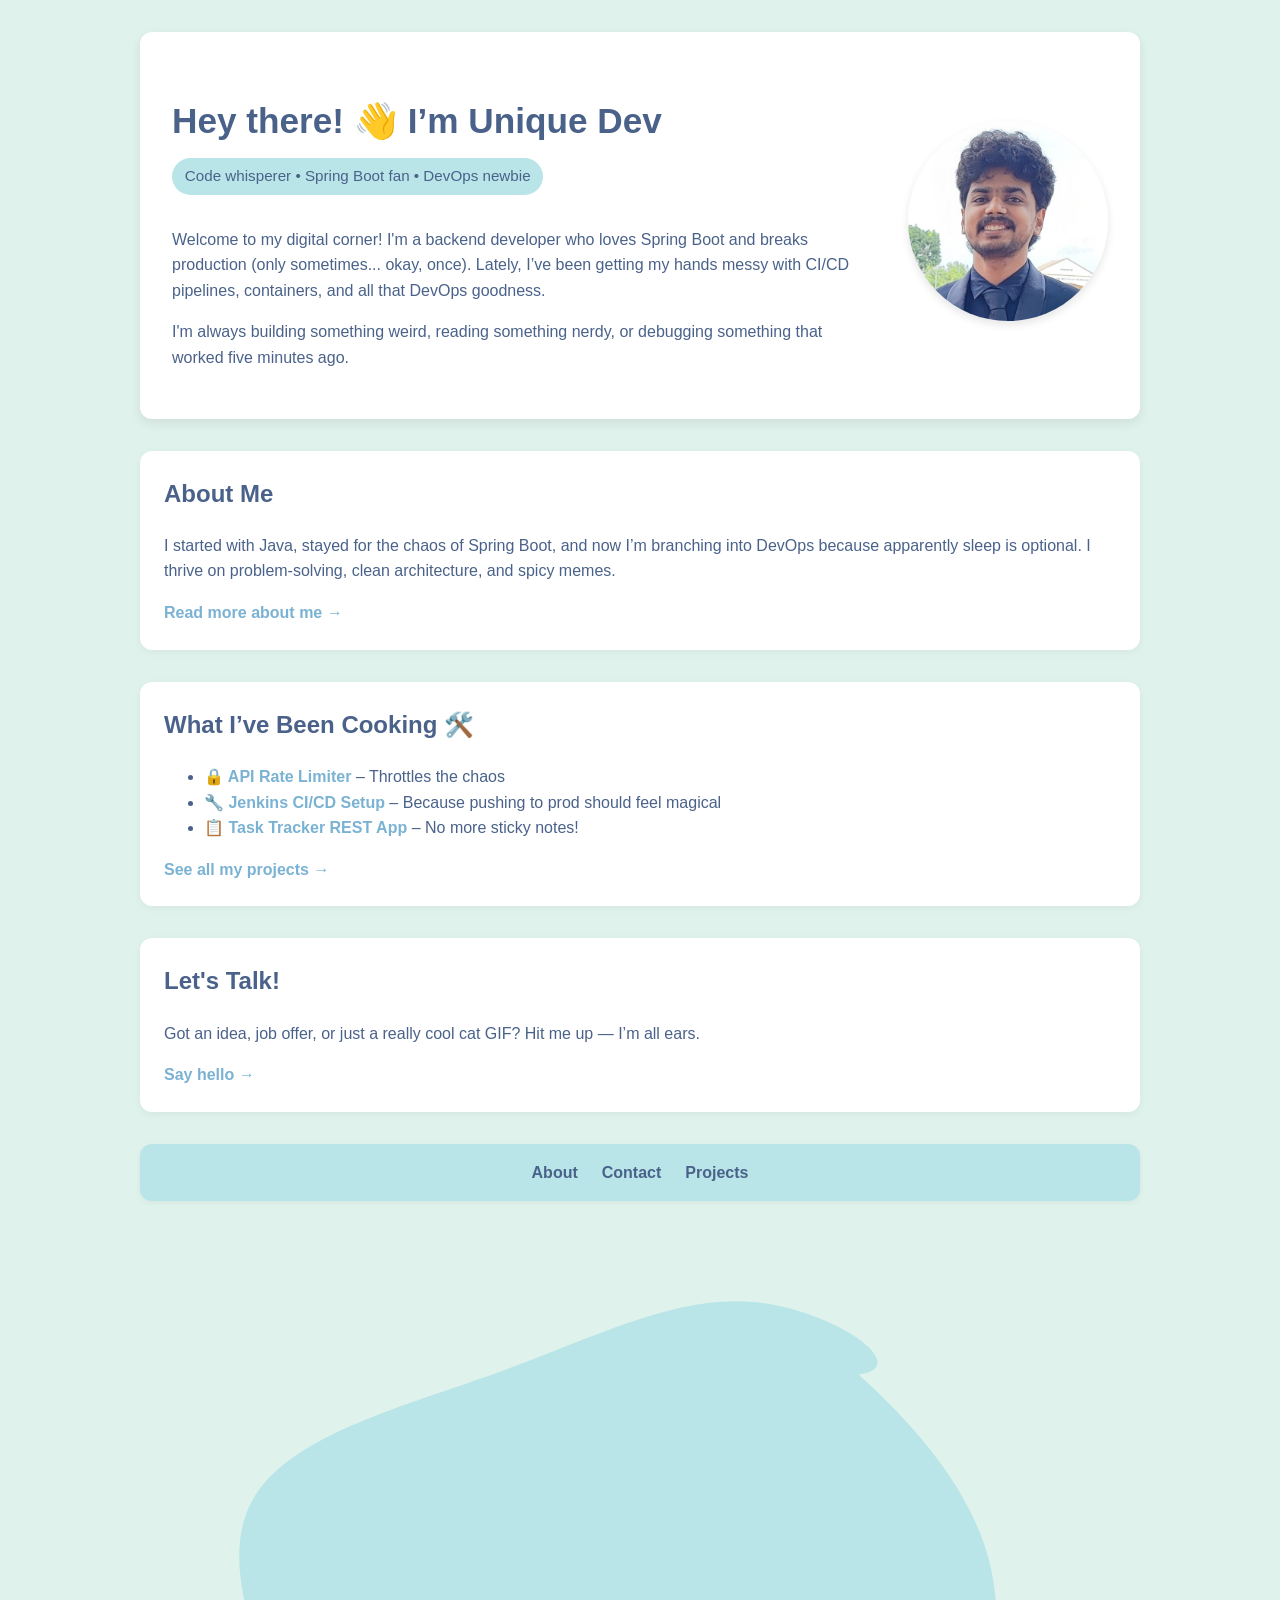
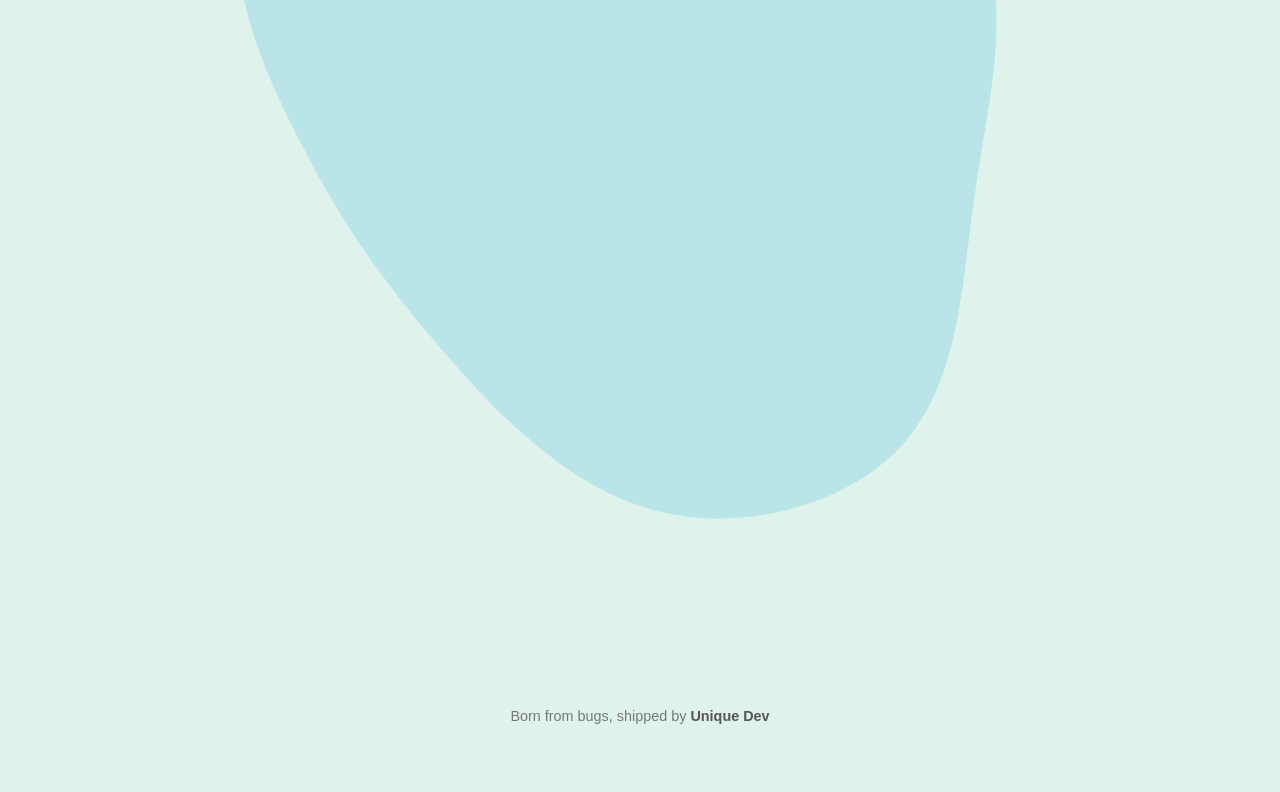
==== index.html @ f0853801 "initial commit" ====
<!DOCTYPE html>
<html>
  <head>
    <meta charset="UTF-8" />
    <title>Chetan's personal website!</title>
    <link rel="stylesheet" href="./styles/main.css" />
  </head>

  <body>
    <header></header>
    <main>
      <section class="hero">
        <div class="hero-content">
          <div class="hero-text">
            <h1>Hey there! 👋 I’m Unique Dev</h1>
            <span class="tagline"
              >Code whisperer • Spring Boot fan • DevOps newbie</span
            >
            <p>
              Welcome to my digital corner! I'm a backend developer who loves
              Spring Boot and breaks production (only sometimes... okay, once).
              Lately, I’ve been getting my hands messy with CI/CD pipelines,
              containers, and all that DevOps goodness.
            </p>

            <p>
              I'm always building something weird, reading something nerdy, or
              debugging something that worked five minutes ago.
            </p>
          </div>
          <div class="hero-image">
            <img src="./images/pfp.png" alt="Profile pic!" />
          </div>
        </div>
      </section>

      <section class="about-preview">
        <h2>About Me</h2>
        <p>
          I started with Java, stayed for the chaos of Spring Boot, and now I’m
          branching into DevOps because apparently sleep is optional. I thrive
          on problem-solving, clean architecture, and spicy memes.
        </p>
        <a href="about.html">Read more about me →</a>
      </section>

      <section class="project-preview">
        <h2>What I’ve Been Cooking 🛠️</h2>
        <ul>
          <li>
            <a href="projects.html#project1">🔒 API Rate Limiter</a> – Throttles
            the chaos
          </li>
          <li>
            <a href="projects.html#project2">🔧 Jenkins CI/CD Setup</a> –
            Because pushing to prod should feel magical
          </li>
          <li>
            <a href="projects.html#project3">📋 Task Tracker REST App</a> – No
            more sticky notes!
          </li>
        </ul>
        <a href="projects.html">See all my projects →</a>
      </section>

      <section class="contact-preview">
        <h2>Let's Talk!</h2>
        <p>
          Got an idea, job offer, or just a really cool cat GIF? Hit me up — I’m
          all ears.
        </p>
        <a href="contact.html">Say hello →</a>
      </section>
    </main>

    <!-- using nav instead of div allows bots to understand what this section is for -->
    <nav>
      <ul>
        <li><a href="about.html">About</a></li>
        <li><a href="contact.html">Contact</a></li>
        <li><a href="projects.html">Projects</a></li>
      </ul>
    </nav>
    <div class="background-shape">
      <svg viewBox="0 0 200 200" xmlns="http://www.w3.org/2000/svg">
        <path
          fill="#B9E5E8"
          d="M43.7,-71.7C56.6,-60.1,67.1,-47,70.2,-32.9C73.3,-18.7,69.1,-3.5,66.8,13.4C64.4,30.3,63.8,49,53.3,61.4C42.9,73.9,21.5,80.2,3.4,75.6C-14.8,70.9,-29.5,55.2,-40.6,42.2C-51.6,29.2,-59.1,18.9,-67.3,3C-75.6,-12.8,-84.6,-33.2,-77.7,-46.2C-70.8,-59.3,-47.9,-65.1,-28.4,-72.1C-9,-79.2,7,-87.6,22.7,-86.2C38.5,-84.8,55.2,-73.3,43.7,-71.7Z"
          transform="translate(100 100)"
        />
      </svg>
    </div>
    <footer class="dev-credit">
      Born from bugs, shipped by <span class="dev-name">Unique Dev</span>
    </footer>
  </body>
</html>
---- styles/main.css ----
.open-sans-font {
    font-family: "Open Sans", sans-serif;
    font-optical-sizing: auto;
    font-weight: 400;
    font-style: normal;
    font-variation-settings:
        "wdth" 100;
}


body {
    font-family: 'Open Sans', sans-serif;
    background-color: #DFF2EB;
    color: #4A628A;
    /* background-image: url('./circle-scatter-haikei.svg'); */
    aspect-ratio: 960/540;
    width: 100%;
    background-repeat: repeat;
    background-position: center;
    background-size: cover;
    max-width: 1000px;
    margin: auto;
    /* padding adds space towards the inside of the border */
    padding: 2rem;
    line-height: 1.6;
}

section {
    position: relative;
    margin-bottom: 3rem;
}

nav {
    background-color: #B9E5E8;
    padding: 1rem;
    border-radius: 12px;
    box-shadow: 0 2px 6px rgba(0, 0, 0, 0.05);
    margin-bottom: 2rem;
}


nav ul {
    list-style: none;
    display: flex;
    justify-content: center;
    gap: 1.5rem;
    padding: 0;
    margin: 0;
}

nav a {
    text-decoration: none;
    color: #4A628A;
    font-weight: bold;
    transition: color 0.3s ease;
}

nav a:hover {
    color: #7AB2D3;
}


.hero {
    background: white;
    padding: 2rem;
    border-radius: 12px;
    box-shadow: 0 4px 12px rgba(0, 0, 0, 0.08);
    margin-bottom: 2rem;
    animation: fadeInUp 0.6s ease-out forwards;
}

.hero h1 {
    font-size: 2.2rem;
    margin-bottom: 0.5rem;
    color: #4A628A;
}

.hero-content {
    display: flex;
    align-items: center;
    justify-content: space-between;
    gap: 2rem;
    flex-wrap: wrap;
}

.hero-text {
    flex: 1;
}

.hero-image img {
    border-radius: 50%;
    width: 200px;
    height: 200px;
    
    object-fit: cover;
    box-shadow: 0 4px 8px rgba(0, 0, 0, 0.1);
}

.tagline {
    display: inline-block;
    background-color: #B9E5E8;
    color: #4A628A;
    padding: 0.4rem 0.8rem;
    border-radius: 20px;
    font-size: 0.95rem;
    margin-bottom: 1rem;
}


.about-preview,
.project-preview,
.contact-preview {
    background-color: #ffffff;
    padding: 1.5rem;
    border-radius: 12px;
    margin-bottom: 2rem;
    box-shadow: 0 2px 8px rgba(0, 0, 0, 0.05);
    animation: fadeInUp 0.6s ease-out forwards;
}


.about-preview h2,
.project-preview h2,
.contact-preview h2 {
    margin-top: 0;
    color: #4A628A;
}

a {
    color: #7AB2D3;
    text-decoration: none;
    font-weight: bold;
    transition: color 0.3s ease;
}

a:hover {
    color: #4A628A;
}

@keyframes fadeInUp {
    from {
        opacity: 0;
        transform: translateY(20px);
    }

    to {
        opacity: 1;
        transform: none;
    }
}

.dev-credit {
    text-align: center;
    font-size: 0.9rem;
    color: #777;
    margin-top: 4rem;
    padding-bottom: 2rem;
}

.dev-credit .dev-name {
    font-weight: bold;
    color: #555;
}

.dev-credit .dev-name:hover {
    color: #000;
}
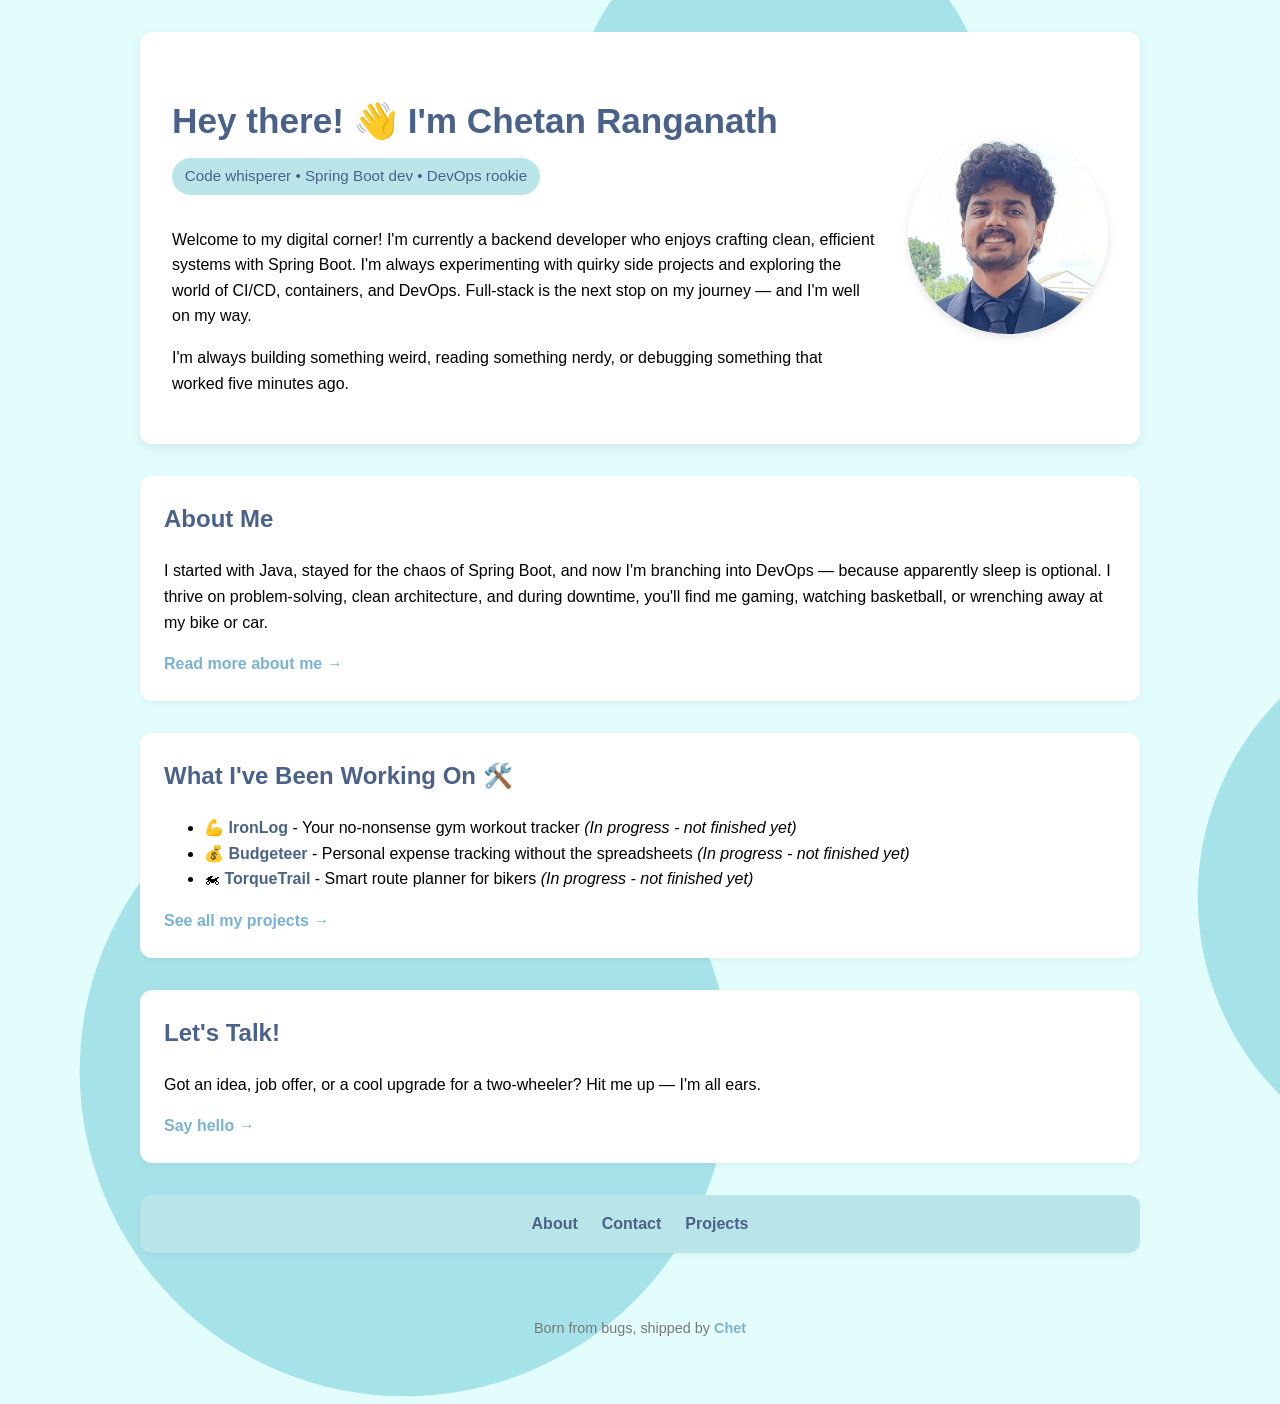
==== commit f3d69209: "Lorem ipsum removal and content polish" ====
--- a/index.html
+++ b/index.html
@@ -2,7 +2,7 @@
 <html>
   <head>
     <meta charset="UTF-8" />
-    <title>Chetan's personal website!</title>
+    <title>Chet's personal website!</title>
     <link rel="stylesheet" href="./styles/main.css" />
   </head>
 
@@ -12,17 +12,18 @@
       <section class="hero">
         <div class="hero-content">
           <div class="hero-text">
-            <h1>Hey there! 👋 I’m Unique Dev</h1>
+            <h1>Hey there! 👋 I'm Chetan Ranganath</h1>
             <span class="tagline"
-              >Code whisperer • Spring Boot fan • DevOps newbie</span
+              >Code whisperer • Spring Boot dev • DevOps rookie</span
             >
+            <p></p>
             <p>
-              Welcome to my digital corner! I'm a backend developer who loves
-              Spring Boot and breaks production (only sometimes... okay, once).
-              Lately, I’ve been getting my hands messy with CI/CD pipelines,
-              containers, and all that DevOps goodness.
+              Welcome to my digital corner! I'm currently a backend developer
+              who enjoys crafting clean, efficient systems with Spring Boot. I'm
+              always experimenting with quirky side projects and exploring the
+              world of CI/CD, containers, and DevOps. Full-stack is the next
+              stop on my journey — and I'm well on my way.
             </p>
-
             <p>
               I'm always building something weird, reading something nerdy, or
               debugging something that worked five minutes ago.
@@ -37,27 +38,56 @@
       <section class="about-preview">
         <h2>About Me</h2>
         <p>
-          I started with Java, stayed for the chaos of Spring Boot, and now I’m
-          branching into DevOps because apparently sleep is optional. I thrive
-          on problem-solving, clean architecture, and spicy memes.
+          I started with Java, stayed for the chaos of Spring Boot, and now I'm
+          branching into DevOps — because apparently sleep is optional. I thrive
+          on problem-solving, clean architecture, and during downtime, you'll
+          find me gaming, watching basketball, or wrenching away at my bike or
+          car.
         </p>
         <a href="about.html">Read more about me →</a>
       </section>
 
       <section class="project-preview">
-        <h2>What I’ve Been Cooking 🛠️</h2>
+        <h2>What I've Been Working On 🛠️</h2>
         <ul>
           <li>
-            <a href="projects.html#project1">🔒 API Rate Limiter</a> – Throttles
-            the chaos
+            💪
+            <span
+              style="
+                color: #4a628a;
+                font-weight: bold;
+                transition: color 0.3s ease;
+              "
+              >IronLog</span
+            >
+            - Your no-nonsense gym workout tracker
+            <em>(In progress - not finished yet)</em>
           </li>
           <li>
-            <a href="projects.html#project2">🔧 Jenkins CI/CD Setup</a> –
-            Because pushing to prod should feel magical
+            💰
+            <span
+              style="
+                color: #4a628a;
+                font-weight: bold;
+                transition: color 0.3s ease;
+              "
+              >Budgeteer</span
+            >
+            - Personal expense tracking without the spreadsheets
+            <em>(In progress - not finished yet)</em>
           </li>
           <li>
-            <a href="projects.html#project3">📋 Task Tracker REST App</a> – No
-            more sticky notes!
+            🏍
+            <span
+              style="
+                color: #4a628a;
+                font-weight: bold;
+                transition: color 0.3s ease;
+              "
+              >TorqueTrail</span
+            >
+            - Smart route planner for bikers
+            <em>(In progress - not finished yet)</em>
           </li>
         </ul>
         <a href="projects.html">See all my projects →</a>
@@ -66,8 +96,8 @@
       <section class="contact-preview">
         <h2>Let's Talk!</h2>
         <p>
-          Got an idea, job offer, or just a really cool cat GIF? Hit me up — I’m
-          all ears.
+          Got an idea, job offer, or a cool upgrade for a two-wheeler? Hit me up
+          — I'm all ears.
         </p>
         <a href="contact.html">Say hello →</a>
       </section>
@@ -81,17 +111,8 @@
         <li><a href="projects.html">Projects</a></li>
       </ul>
     </nav>
-    <div class="background-shape">
-      <svg viewBox="0 0 200 200" xmlns="http://www.w3.org/2000/svg">
-        <path
-          fill="#B9E5E8"
-          d="M43.7,-71.7C56.6,-60.1,67.1,-47,70.2,-32.9C73.3,-18.7,69.1,-3.5,66.8,13.4C64.4,30.3,63.8,49,53.3,61.4C42.9,73.9,21.5,80.2,3.4,75.6C-14.8,70.9,-29.5,55.2,-40.6,42.2C-51.6,29.2,-59.1,18.9,-67.3,3C-75.6,-12.8,-84.6,-33.2,-77.7,-46.2C-70.8,-59.3,-47.9,-65.1,-28.4,-72.1C-9,-79.2,7,-87.6,22.7,-86.2C38.5,-84.8,55.2,-73.3,43.7,-71.7Z"
-          transform="translate(100 100)"
-        />
-      </svg>
-    </div>
     <footer class="dev-credit">
-      Born from bugs, shipped by <span class="dev-name">Unique Dev</span>
+      Born from bugs, shipped by <a id="dev_name" href="https://github.com/chetan-ranganath">Chet</a>
     </footer>
   </body>
 </html>
--- a/styles/main.css
+++ b/styles/main.css
@@ -7,18 +7,18 @@
         "wdth" 100;
 }
 
+html {
+    background-image: url('../images/circle-scatter-haikei.svg');
+    background-repeat: no-repeat;
+    background-position: center;
+    background-size: cover;
+}
+
 
 body {
     font-family: 'Open Sans', sans-serif;
-    background-color: #DFF2EB;
-    color: #4A628A;
-    /* background-image: url('./circle-scatter-haikei.svg'); */
-    aspect-ratio: 960/540;
-    width: 100%;
-    background-repeat: repeat;
-    background-position: center;
-    background-size: cover;
     max-width: 1000px;
+    margin: auto;
     margin: auto;
     /* padding adds space towards the inside of the border */
     padding: 2rem;
@@ -91,7 +91,6 @@
     border-radius: 50%;
     width: 200px;
     height: 200px;
-    
     object-fit: cover;
     box-shadow: 0 4px 8px rgba(0, 0, 0, 0.1);
 }
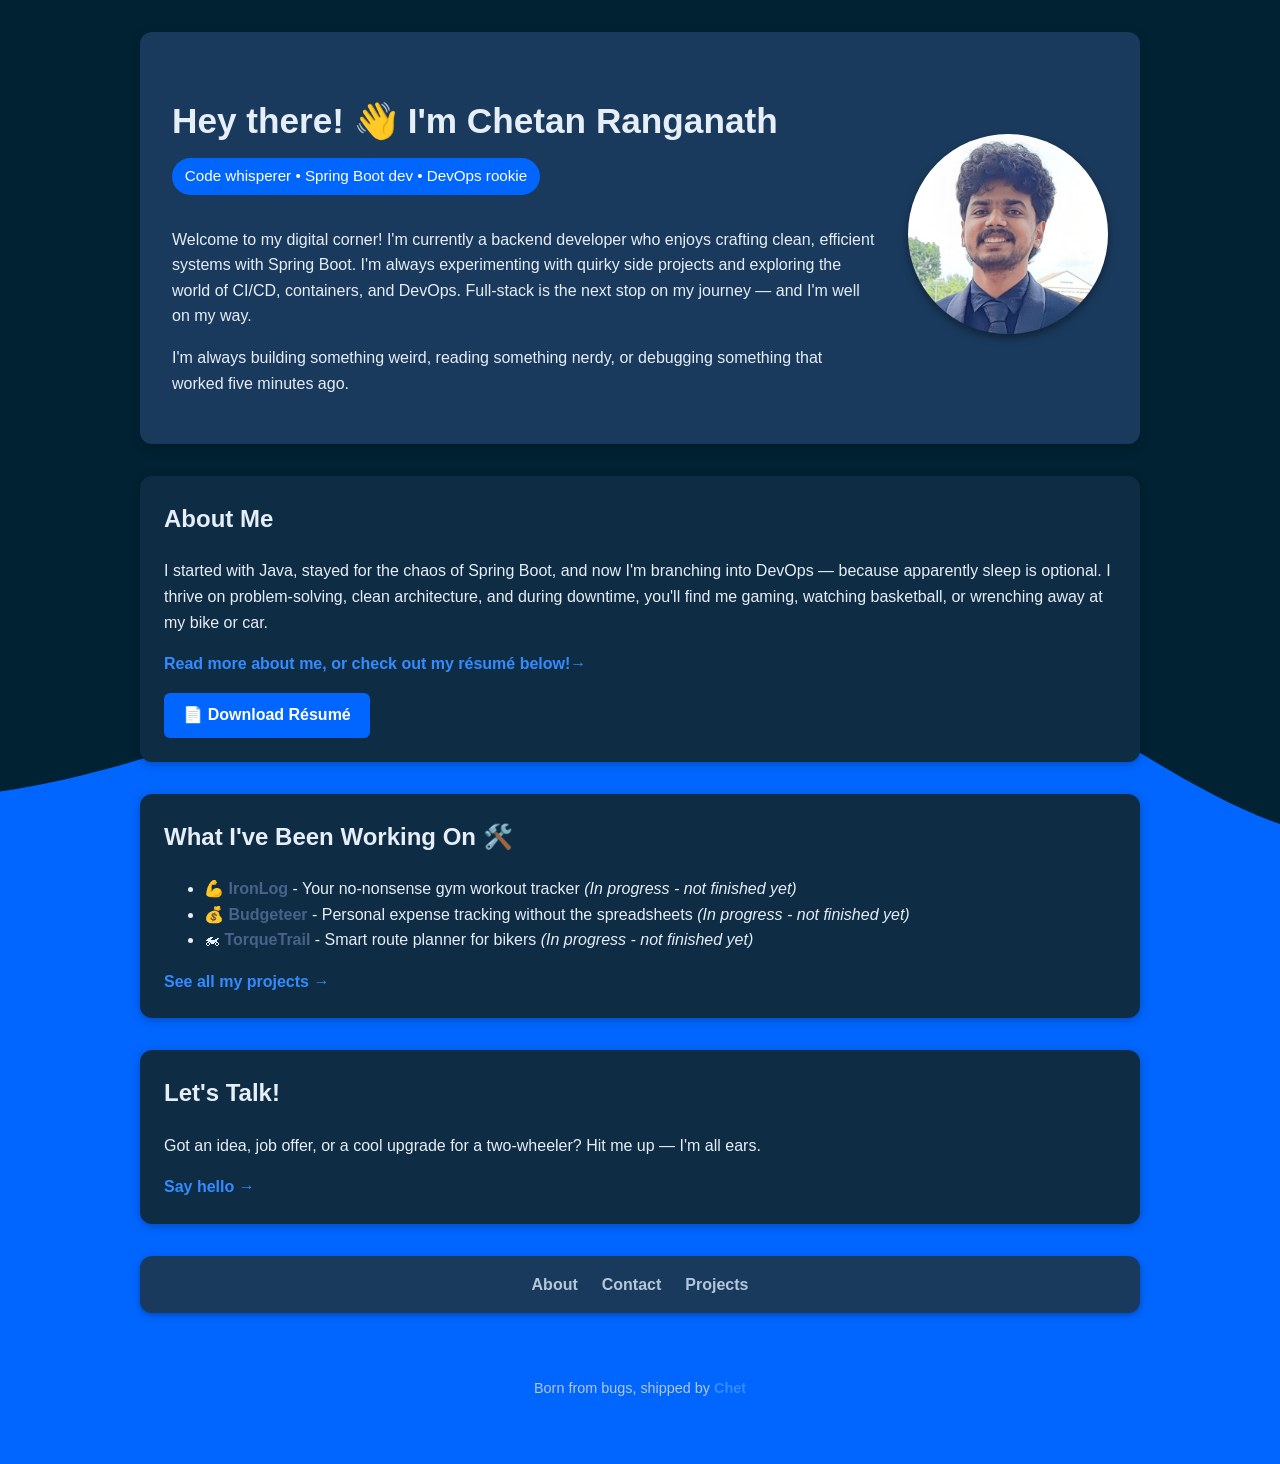
==== commit 233369a2: "Resume download, color pallet and about page addition" ====
--- a/index.html
+++ b/index.html
@@ -44,7 +44,13 @@
           find me gaming, watching basketball, or wrenching away at my bike or
           car.
         </p>
-        <a href="about.html">Read more about me →</a>
+        <a href="about.html">Read more about me, or check out my résumé below!→</a>
+      
+        <div class="resume-download">
+          <a href="assets/Chetan_Resume_V1.pdf" download class="resume-button">
+            📄 Download Résumé
+          </a>
+        </div>
       </section>
 
       <section class="project-preview">
@@ -112,7 +118,8 @@
       </ul>
     </nav>
     <footer class="dev-credit">
-      Born from bugs, shipped by <a id="dev_name" href="https://github.com/chetan-ranganath">Chet</a>
+      Born from bugs, shipped by
+      <a id="dev_name" href="https://github.com/chetan-ranganath">Chet</a>
     </footer>
   </body>
 </html>
--- a/styles/main.css
+++ b/styles/main.css
@@ -3,41 +3,44 @@
     font-optical-sizing: auto;
     font-weight: 400;
     font-style: normal;
-    font-variation-settings:
-        "wdth" 100;
+    font-variation-settings: "wdth" 100;
 }
 
+/* Background */
 html {
-    background-image: url('../images/circle-scatter-haikei.svg');
+    background-image: url('../images/wave-haikei-index.svg');
     background-repeat: no-repeat;
     background-position: center;
     background-size: cover;
+    background-color: #002233;
 }
-
 
 body {
     font-family: 'Open Sans', sans-serif;
     max-width: 1000px;
     margin: auto;
-    margin: auto;
-    /* padding adds space towards the inside of the border */
     padding: 2rem;
     line-height: 1.6;
+    color: #E6EEF7;
 }
 
+/* Sections */
 section {
     position: relative;
     margin-bottom: 3rem;
 }
 
+/* Navigation */
 nav {
-    background-color: #B9E5E8;
+    background-color: #1A3A5D;
     padding: 1rem;
     border-radius: 12px;
-    box-shadow: 0 2px 6px rgba(0, 0, 0, 0.05);
+    box-shadow: 0 2px 6px rgba(0, 0, 0, 0.3);
     margin-bottom: 2rem;
+    position: sticky;
+    top: 0;
+    z-index: 1000;
 }
-
 
 nav ul {
     list-style: none;
@@ -50,21 +53,22 @@
 
 nav a {
     text-decoration: none;
-    color: #4A628A;
+    color: #B3C7DA;
     font-weight: bold;
     transition: color 0.3s ease;
 }
 
-nav a:hover {
-    color: #7AB2D3;
+nav a:hover,
+nav a.active {
+    color: #0066FF;
 }
 
-
+/* Hero Section */
 .hero {
-    background: white;
+    background-color: #1A3A5D;
     padding: 2rem;
     border-radius: 12px;
-    box-shadow: 0 4px 12px rgba(0, 0, 0, 0.08);
+    box-shadow: 0 4px 12px rgba(0, 0, 0, 0.2);
     margin-bottom: 2rem;
     animation: fadeInUp 0.6s ease-out forwards;
 }
@@ -72,7 +76,7 @@
 .hero h1 {
     font-size: 2.2rem;
     margin-bottom: 0.5rem;
-    color: #4A628A;
+    color: #E6EEF7;
 }
 
 .hero-content {
@@ -92,75 +96,95 @@
     width: 200px;
     height: 200px;
     object-fit: cover;
-    box-shadow: 0 4px 8px rgba(0, 0, 0, 0.1);
+    box-shadow: 0 4px 8px rgba(0, 0, 0, 0.4);
 }
 
 .tagline {
     display: inline-block;
-    background-color: #B9E5E8;
-    color: #4A628A;
+    background-color: #0066FF;
+    color: #FFFFFF;
     padding: 0.4rem 0.8rem;
     border-radius: 20px;
     font-size: 0.95rem;
     margin-bottom: 1rem;
 }
 
-
+/* Previews */
 .about-preview,
 .project-preview,
 .contact-preview {
-    background-color: #ffffff;
+    background-color: #0F2C45;
     padding: 1.5rem;
     border-radius: 12px;
     margin-bottom: 2rem;
-    box-shadow: 0 2px 8px rgba(0, 0, 0, 0.05);
+    box-shadow: 0 2px 8px rgba(0, 0, 0, 0.25);
     animation: fadeInUp 0.6s ease-out forwards;
 }
-
 
 .about-preview h2,
 .project-preview h2,
 .contact-preview h2 {
     margin-top: 0;
-    color: #4A628A;
+    color: #E6EEF7;
+}
+/* resume button */
+.resume-download {
+  margin-top: 1rem;
 }
 
+.resume-button {
+  display: inline-block;
+  padding: 0.6rem 1.2rem;
+  background-color: #0066ff;
+  color: white;
+  text-decoration: none;
+  border-radius: 6px;
+  font-weight: bold;
+  transition: background-color 0.3s ease;
+}
+
+.resume-button:hover {
+  background-color: #0047b3;
+}
+
+/* Links */
 a {
-    color: #7AB2D3;
+    color: #338CFF;
     text-decoration: none;
     font-weight: bold;
     transition: color 0.3s ease;
 }
 
 a:hover {
-    color: #4A628A;
+    color: #0066FF;
 }
 
+/* Animation */
 @keyframes fadeInUp {
     from {
         opacity: 0;
         transform: translateY(20px);
     }
-
     to {
         opacity: 1;
         transform: none;
     }
 }
 
+/* Footer */
 .dev-credit {
     text-align: center;
     font-size: 0.9rem;
-    color: #777;
+    color: #B3C7DA;
     margin-top: 4rem;
     padding-bottom: 2rem;
 }
 
 .dev-credit .dev-name {
     font-weight: bold;
-    color: #555;
+    color: #E6EEF7;
 }
 
 .dev-credit .dev-name:hover {
-    color: #000;
-}+    color: #0066FF;
+}
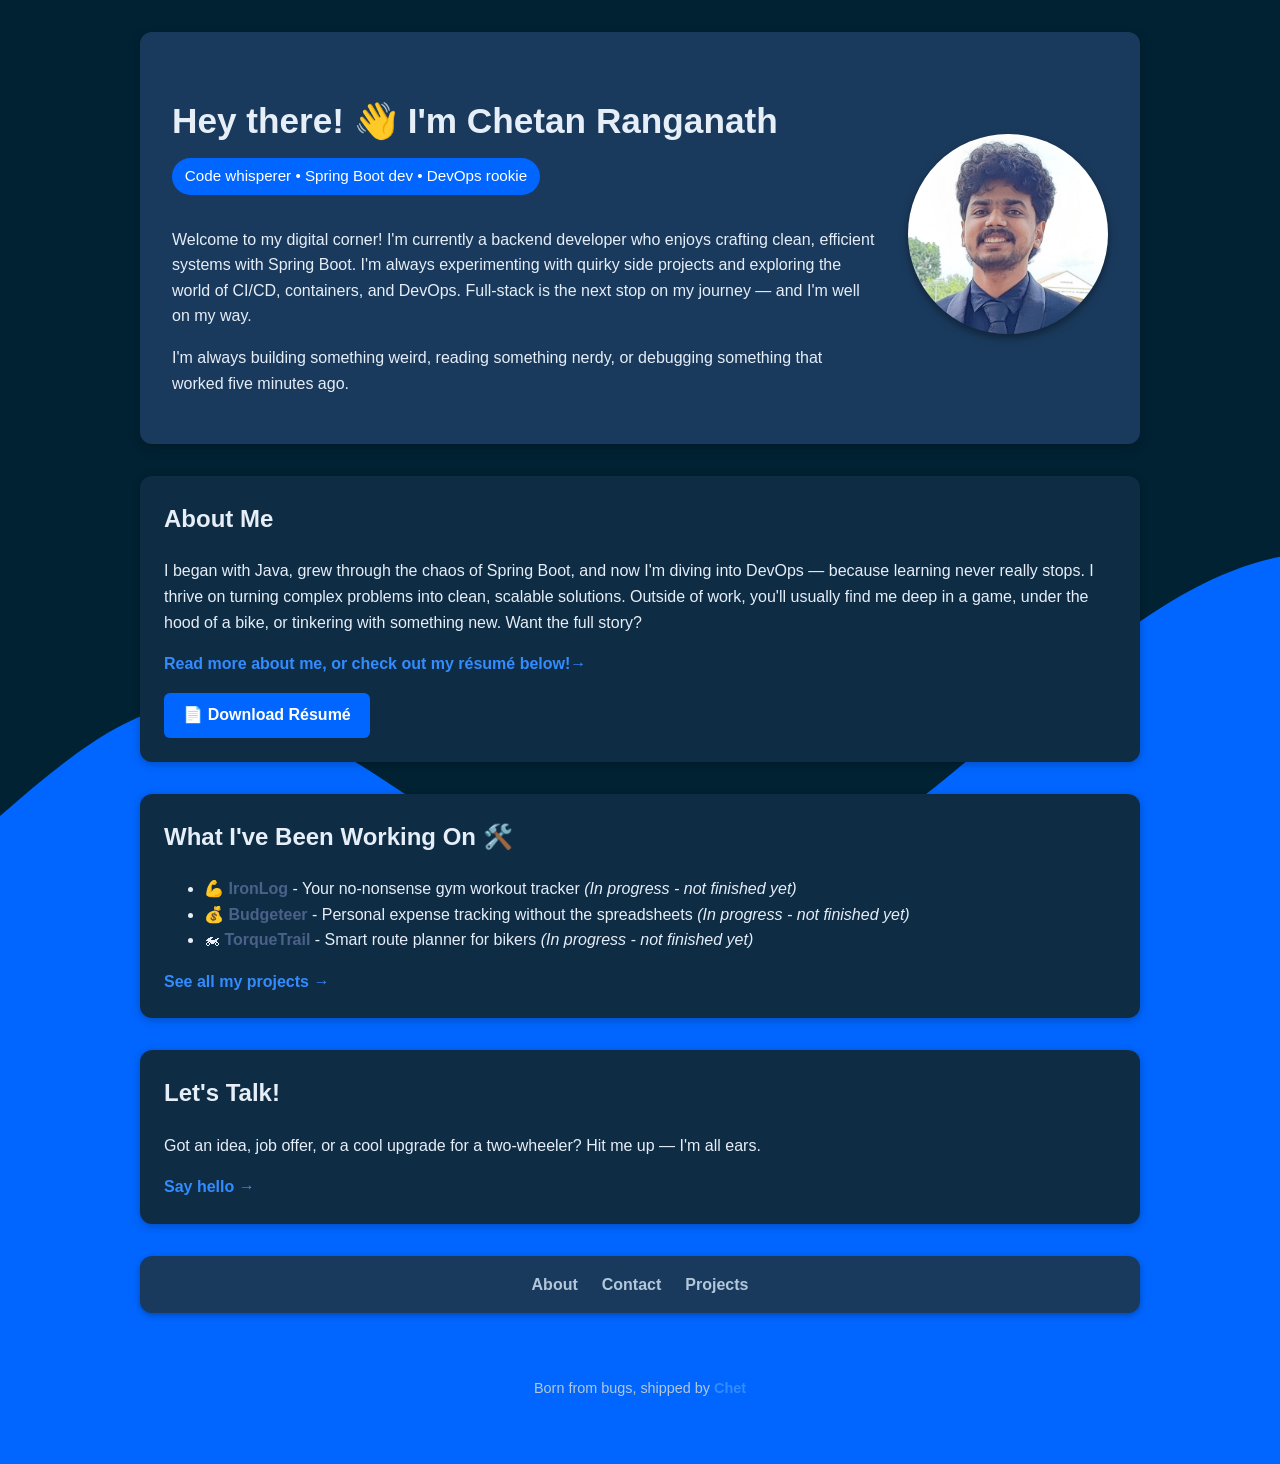
==== commit d355434c: "Projects page" ====
--- a/index.html
+++ b/index.html
@@ -38,14 +38,16 @@
       <section class="about-preview">
         <h2>About Me</h2>
         <p>
-          I started with Java, stayed for the chaos of Spring Boot, and now I'm
-          branching into DevOps — because apparently sleep is optional. I thrive
-          on problem-solving, clean architecture, and during downtime, you'll
-          find me gaming, watching basketball, or wrenching away at my bike or
-          car.
+          I began with Java, grew through the chaos of Spring Boot, and now I'm
+          diving into DevOps — because learning never really stops. I thrive on
+          turning complex problems into clean, scalable solutions. Outside of
+          work, you'll usually find me deep in a game, under the hood of a bike,
+          or tinkering with something new. Want the full story?
         </p>
-        <a href="about.html">Read more about me, or check out my résumé below!→</a>
-      
+        <a href="about.html"
+          >Read more about me, or check out my résumé below!→</a
+        >
+
         <div class="resume-download">
           <a href="assets/Chetan_Resume_V1.pdf" download class="resume-button">
             📄 Download Résumé
--- a/styles/main.css
+++ b/styles/main.css
@@ -8,7 +8,7 @@
 
 /* Background */
 html {
-    background-image: url('../images/wave-haikei-index.svg');
+    background-image: url('../images/wave-index.svg');
     background-repeat: no-repeat;
     background-position: center;
     background-size: cover;
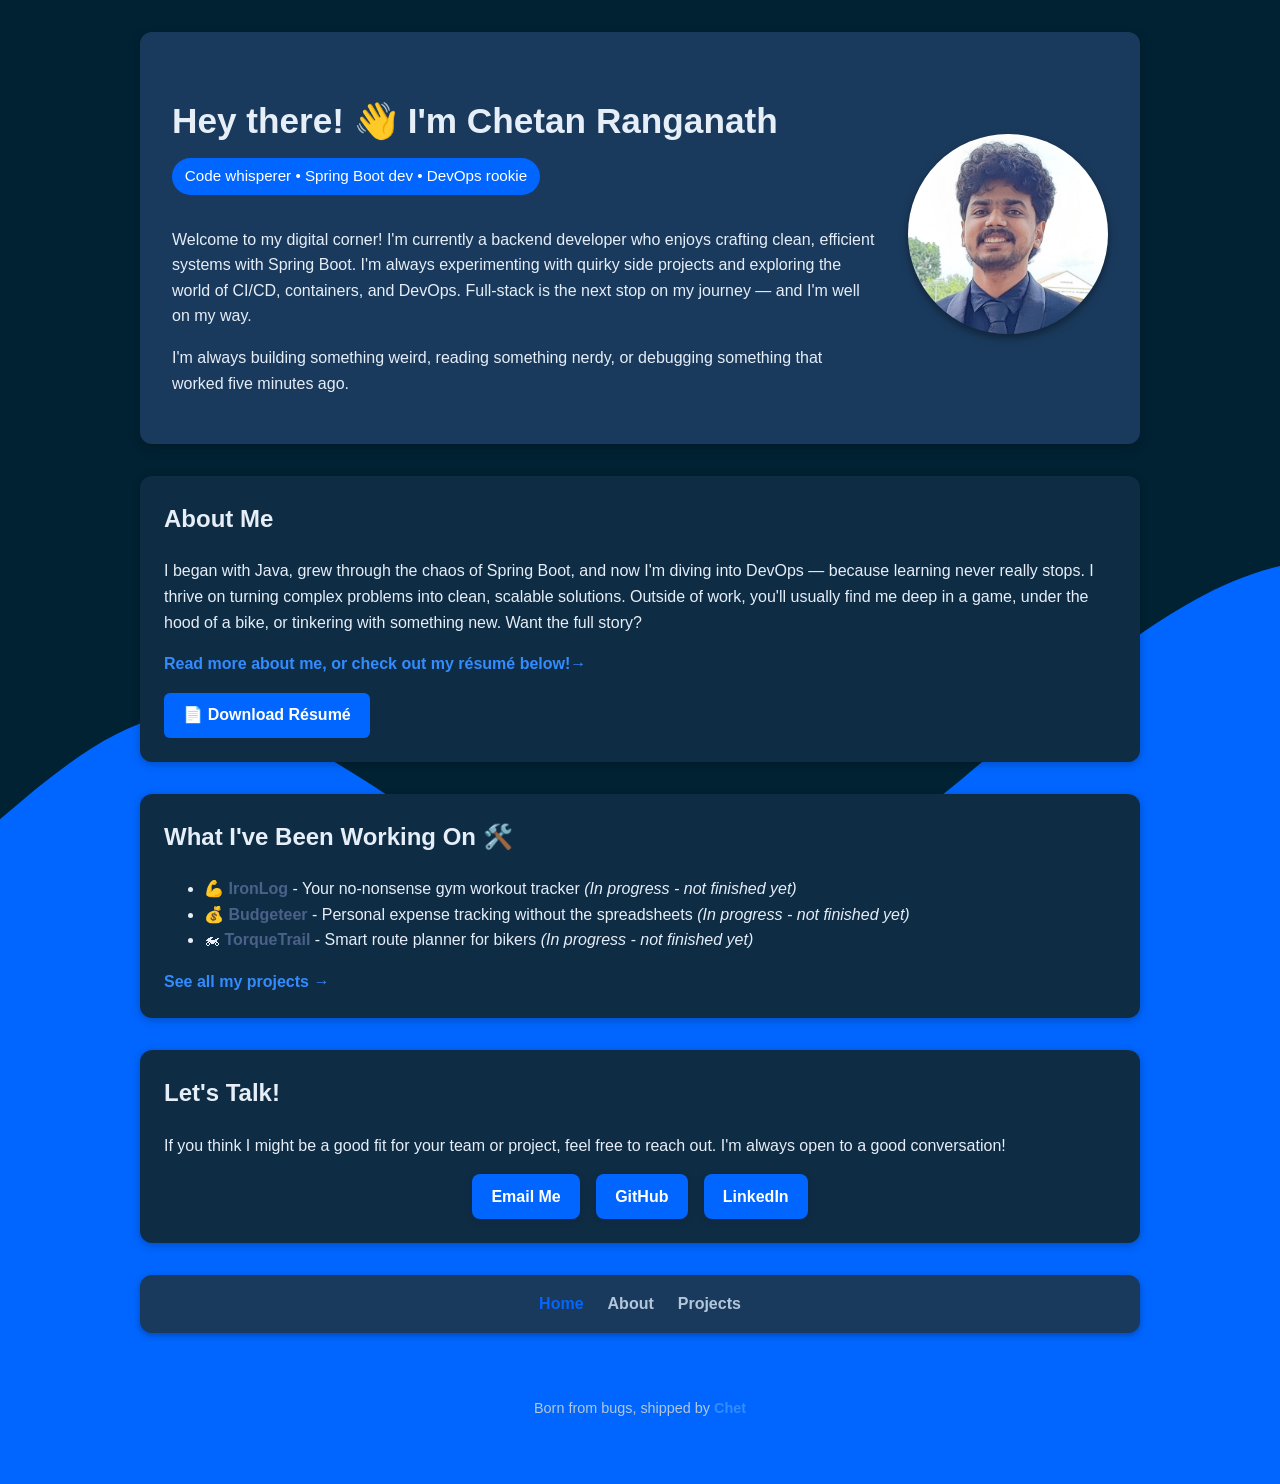
==== commit 848c8223: "Remove contact.html" ====
--- a/index.html
+++ b/index.html
@@ -104,18 +104,34 @@
       <section class="contact-preview">
         <h2>Let's Talk!</h2>
         <p>
-          Got an idea, job offer, or a cool upgrade for a two-wheeler? Hit me up
-          — I'm all ears.
+          If you think I might be a good fit for your team or project, feel free
+          to reach out. I'm always open to a good conversation!
         </p>
-        <a href="contact.html">Say hello →</a>
+        <div class="contact-links">
+          <a href="mailto:chetanranganath05@gmail.com" class="contact-button"
+            >Email Me</a
+          >
+          <a
+            href="https://github.com/chetan-ranganath"
+            target="_blank"
+            class="contact-button"
+            >GitHub</a
+          >
+          <a
+            href="https://www.linkedin.com/in/chetan-ranganath-572a901bb/"
+            target="_blank"
+            class="contact-button"
+            >LinkedIn</a
+          >
+        </div>
       </section>
     </main>
 
     <!-- using nav instead of div allows bots to understand what this section is for -->
     <nav>
       <ul>
+         <li><a class="active" href="index.html">Home</a></li>
         <li><a href="about.html">About</a></li>
-        <li><a href="contact.html">Contact</a></li>
         <li><a href="projects.html">Projects</a></li>
       </ul>
     </nav>
--- a/styles/main.css
+++ b/styles/main.css
@@ -188,3 +188,50 @@
 .dev-credit .dev-name:hover {
     color: #0066FF;
 }
+
+
+.contact-cta {
+  background-color: #1A3A5D;
+  border-radius: 12px;
+  padding: 2rem;
+  text-align: center;
+  margin-top: 4rem;
+  box-shadow: 0 4px 12px rgba(0, 0, 0, 0.2);
+  animation: fadeInUp 0.6s ease-out forwards;
+}
+
+.contact-cta h2 {
+  font-size: 1.8rem;
+  color: #0066FF;
+  margin-bottom: 1rem;
+}
+
+.contact-cta p {
+  font-size: 1rem;
+  color: #B3C7DA;
+  margin-bottom: 1.5rem;
+  line-height: 1.6;
+}
+
+.contact-links {
+  display: flex;
+  flex-wrap: wrap;
+  justify-content: center;
+  gap: 1rem;
+}
+
+.contact-button {
+  display: inline-block;
+  padding: 0.6rem 1.2rem;
+  background-color: #0066FF;
+  color: #ffffff;
+  font-weight: 600;
+  border-radius: 8px;
+  text-decoration: none;
+  transition: background-color 0.3s ease;
+  box-shadow: 0 2px 8px rgba(0, 0, 0, 0.1);
+}
+
+.contact-button:hover {
+  background-color: #0050cc;
+}
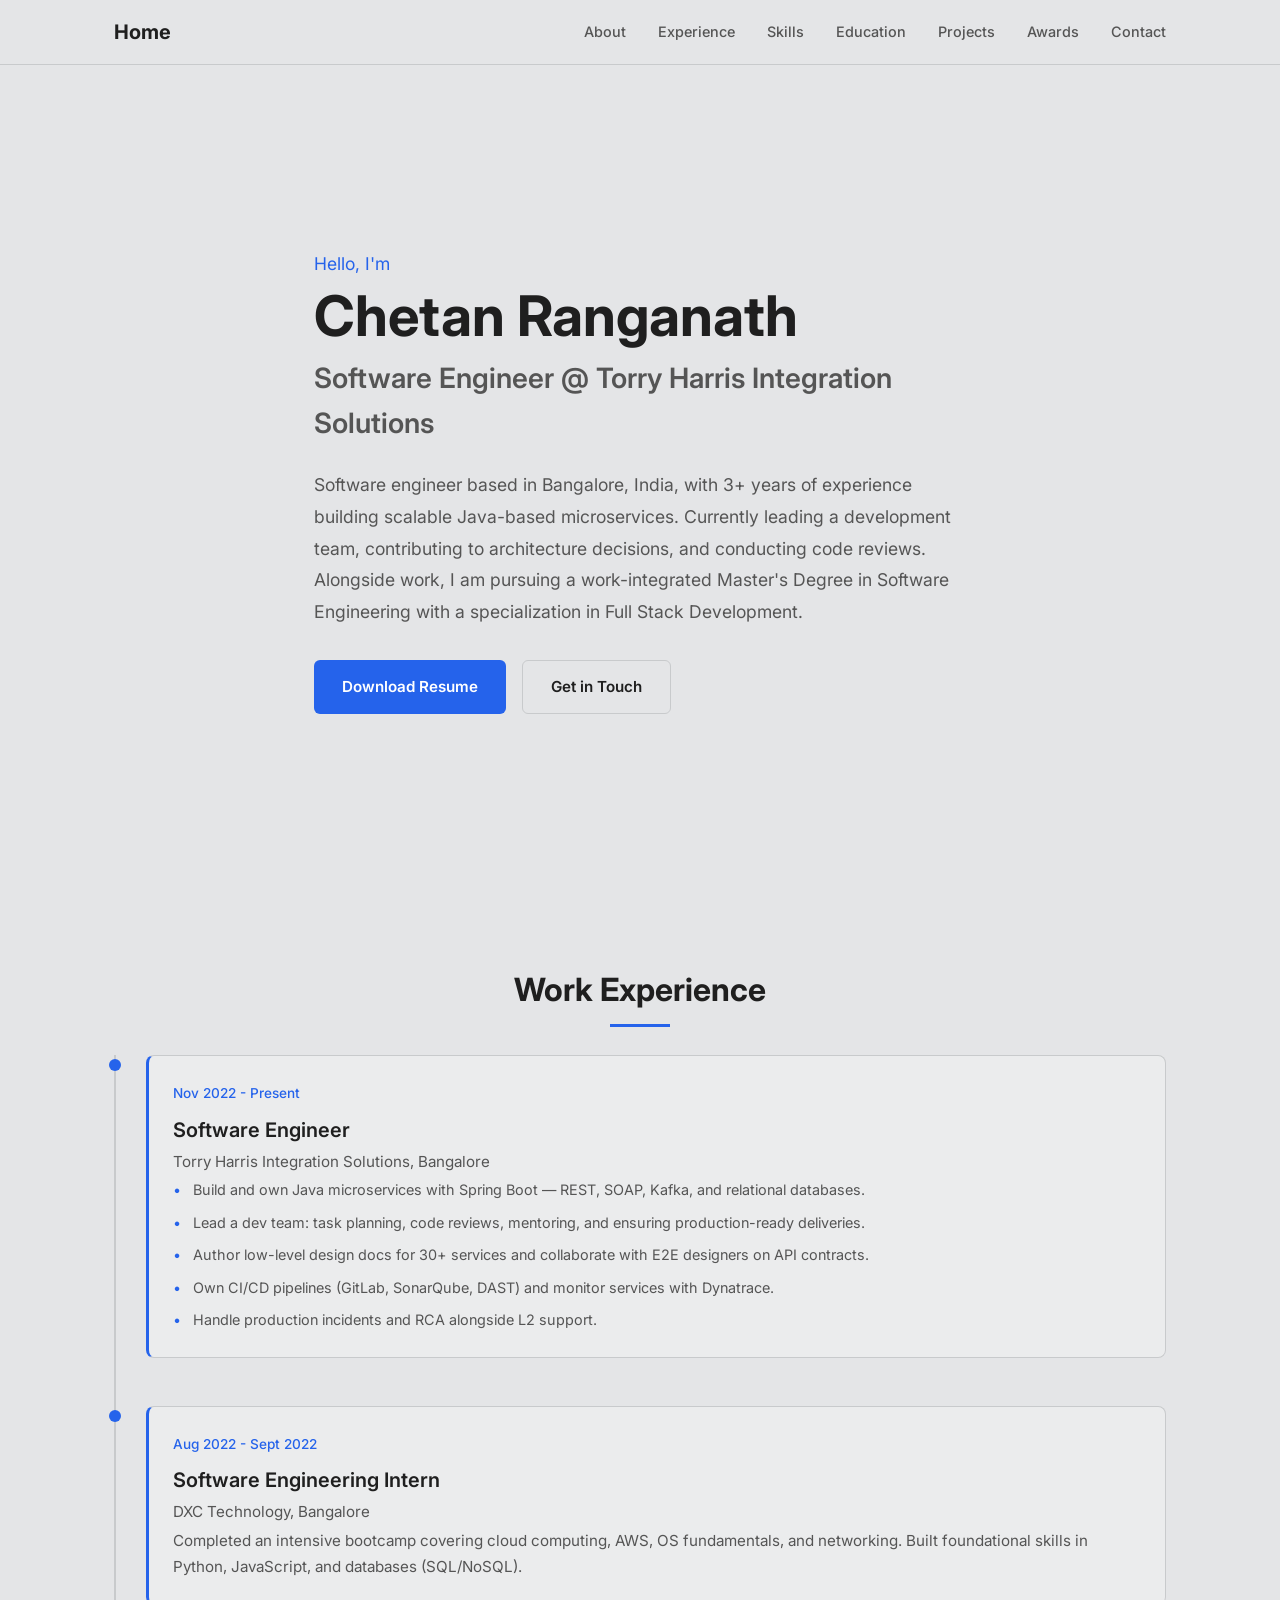
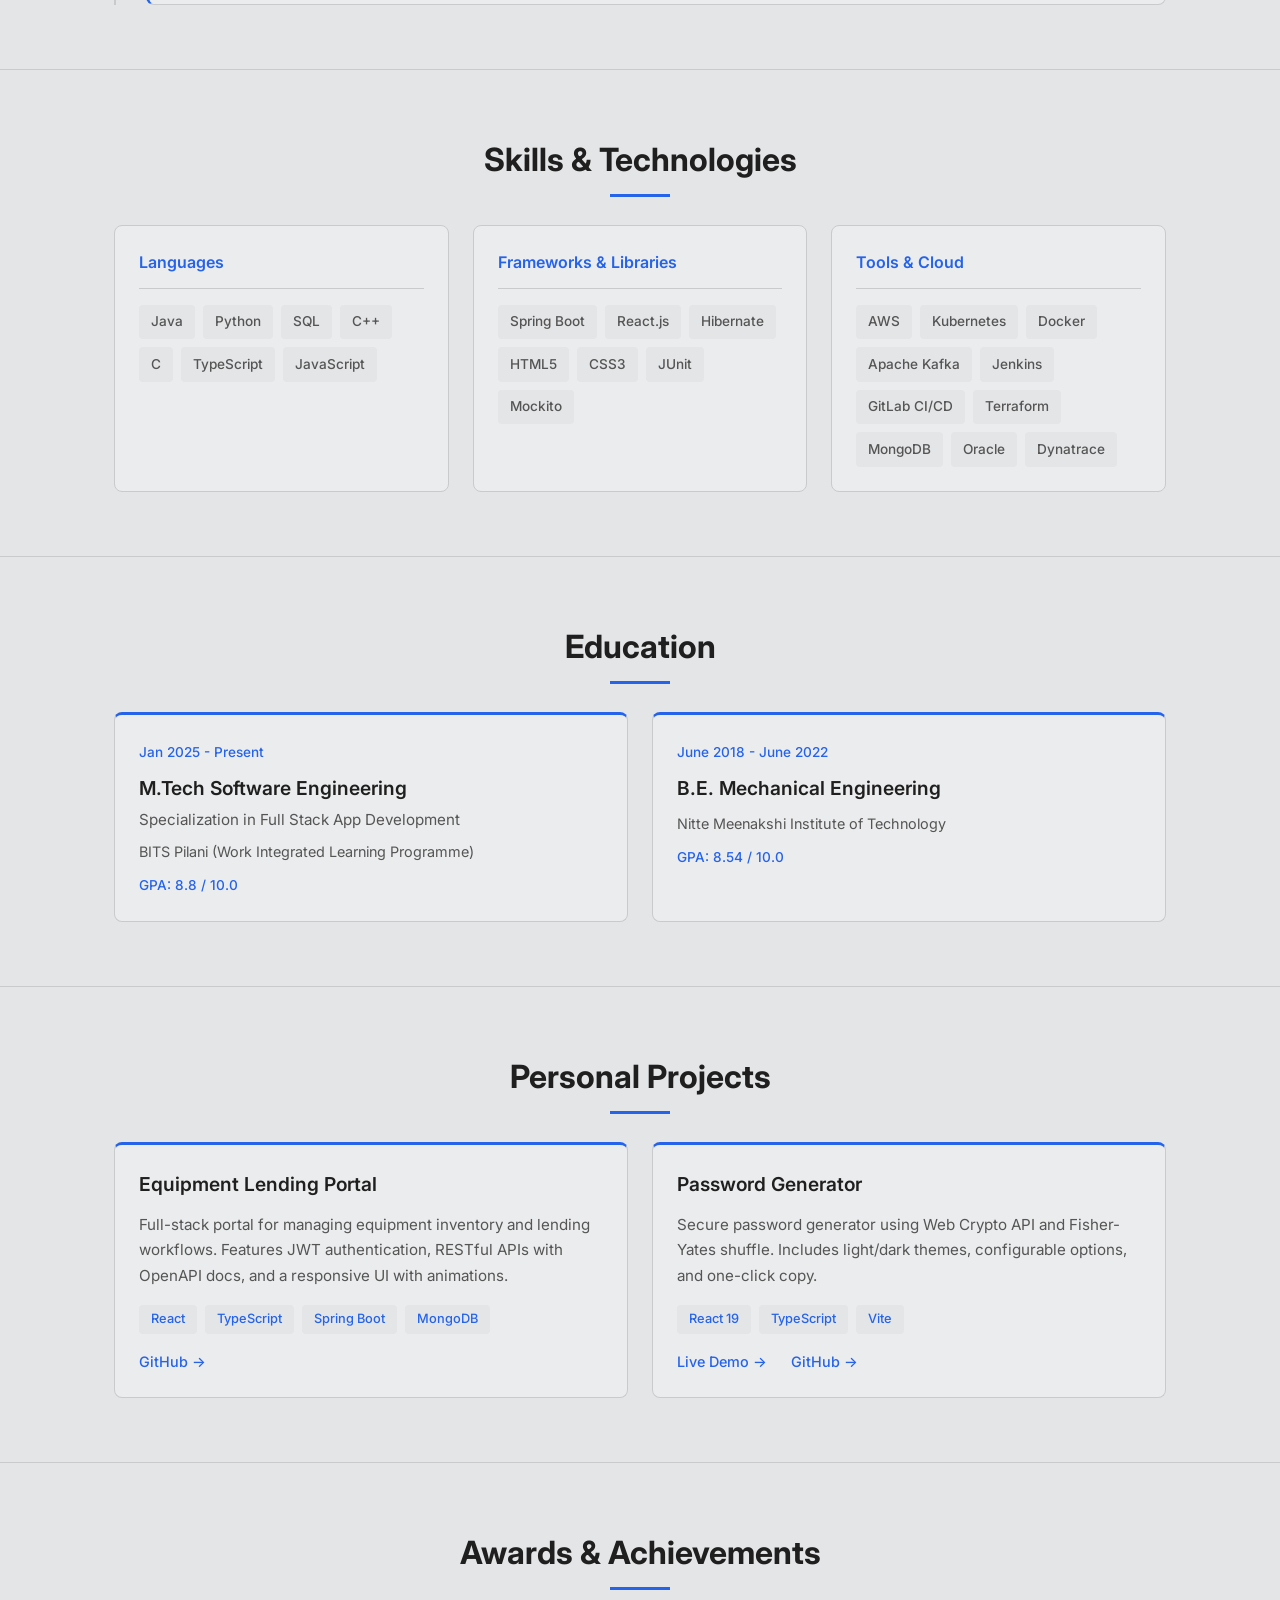
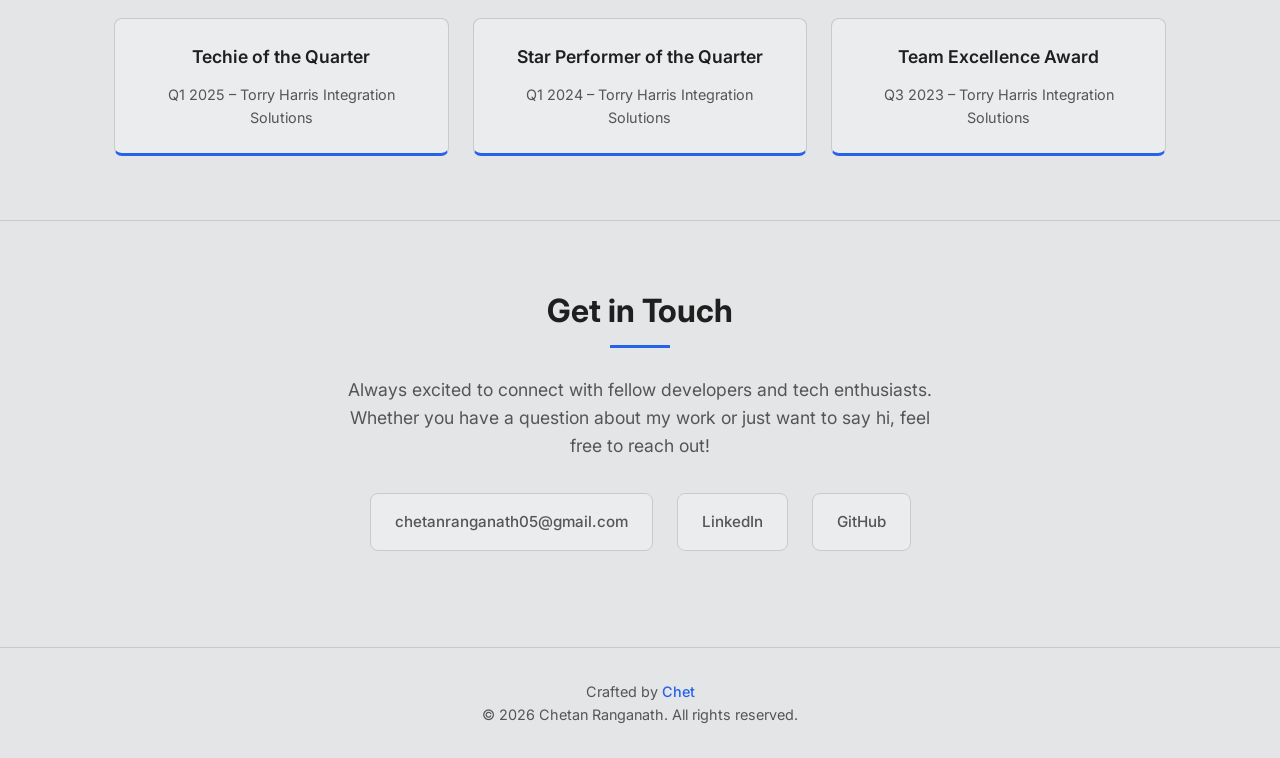
==== commit 53b895b7: "initial commit" ====
--- a/index.html
+++ b/index.html
@@ -1,143 +1,301 @@
 <!DOCTYPE html>
-<html>
+<html lang="en">
   <head>
     <meta charset="UTF-8" />
-    <title>Chet's personal website!</title>
-    <link rel="stylesheet" href="./styles/main.css" />
+    <meta name="viewport" content="width=device-width, initial-scale=1.0" />
+    <meta
+      name="description"
+      content="Chetan's Portfolio - Experienced developer specializing in building scalable web applications and software solutions."
+    />
+    <meta
+      name="keywords"
+      content="Software Engineer, Developer, Web Development, Portfolio,Chetan,Ranganath,Spring,Spring Boot"
+    />
+    <meta name="author" content="Chetan Ranganath" />
+
+    <meta property="og:title" content="Chetan Ranganath - Software Engineer" />
+    <meta
+      property="og:description"
+      content="Experienced software engineer building scalable web applications."
+    />
+    <meta property="og:type" content="website" />
+
+    <title>Chetan Ranganath's Portfolio</title>
+
+    <link rel="preconnect" href="https://fonts.googleapis.com" />
+    <link rel="preconnect" href="https://fonts.gstatic.com" crossorigin />
+    <link
+      href="https://fonts.googleapis.com/css2?family=Inter:wght@400;500;600;700&display=swap"
+      rel="stylesheet"
+    />
+
+    <link rel="stylesheet" href="styles.css" />
   </head>
-
   <body>
-    <header></header>
+    <header class="header" id="header">
+      <nav class="nav container">
+        <a href="#about" class="nav-logo">Home</a>
+
+        <button
+          class="nav-toggle"
+          id="nav-toggle"
+          aria-label="Toggle navigation"
+        >
+          <span class="hamburger"></span>
+        </button>
+
+        <ul class="nav-menu" id="nav-menu">
+          <li class="nav-item"><a href="#about" class="nav-link">About</a></li>
+          <li class="nav-item">
+            <a href="#experience" class="nav-link">Experience</a>
+          </li>
+          <li class="nav-item">
+            <a href="#skills" class="nav-link">Skills</a>
+          </li>
+          <li class="nav-item">
+            <a href="#education" class="nav-link">Education</a>
+          </li>
+          <li class="nav-item">
+            <a href="#projects" class="nav-link">Projects</a>
+          </li>
+          <li class="nav-item">
+            <a href="#awards" class="nav-link">Awards</a>
+          </li>
+          <li class="nav-item">
+            <a href="#contact" class="nav-link">Contact</a>
+          </li>
+        </ul>
+      </nav>
+    </header>
+
     <main>
-      <section class="hero">
-        <div class="hero-content">
-          <div class="hero-text">
-            <h1>Hey there! 👋 I'm Chetan Ranganath</h1>
-            <span class="tagline"
-              >Code whisperer • Spring Boot dev • DevOps rookie</span
+      <section class="hero" id="about">
+        <div class="container hero-content">
+          <p class="hero-greeting">Hello, I'm</p>
+          <h1 class="hero-title">Chetan Ranganath</h1>
+          <h2 class="hero-subtitle">Software Engineer @ Torry Harris Integration Solutions</h2>
+          <p class="hero-description">
+            Software engineer based in Bangalore, India, with 3+ years of experience building scalable 
+            Java-based microservices. Currently leading a development team, 
+            contributing to architecture decisions, and conducting code reviews. 
+            Alongside work, I am pursuing a work-integrated Master's Degree in Software 
+            Engineering with a specialization in Full Stack Development.
+          </p>
+          <div class="hero-actions">
+            <a href="assets/test.pdf" class="btn btn-primary" target="_blank" rel="noopener"
+              >Download Resume</a
             >
-            <p></p>
-            <p>
-              Welcome to my digital corner! I'm currently a backend developer
-              who enjoys crafting clean, efficient systems with Spring Boot. I'm
-              always experimenting with quirky side projects and exploring the
-              world of CI/CD, containers, and DevOps. Full-stack is the next
-              stop on my journey — and I'm well on my way.
-            </p>
-            <p>
-              I'm always building something weird, reading something nerdy, or
-              debugging something that worked five minutes ago.
-            </p>
-          </div>
-          <div class="hero-image">
-            <img src="./images/pfp.png" alt="Profile pic!" />
-          </div>
-        </div>
-      </section>
-
-      <section class="about-preview">
-        <h2>About Me</h2>
-        <p>
-          I began with Java, grew through the chaos of Spring Boot, and now I'm
-          diving into DevOps — because learning never really stops. I thrive on
-          turning complex problems into clean, scalable solutions. Outside of
-          work, you'll usually find me deep in a game, under the hood of a bike,
-          or tinkering with something new. Want the full story?
-        </p>
-        <a href="about.html"
-          >Read more about me, or check out my résumé below!→</a
-        >
-
-        <div class="resume-download">
-          <a href="assets/Chetan_Resume_V1.pdf" download class="resume-button">
-            📄 Download Résumé
-          </a>
-        </div>
-      </section>
-
-      <section class="project-preview">
-        <h2>What I've Been Working On 🛠️</h2>
-        <ul>
-          <li>
-            💪
-            <span
-              style="
-                color: #4a628a;
-                font-weight: bold;
-                transition: color 0.3s ease;
-              "
-              >IronLog</span
+            <a href="#contact" class="btn btn-secondary">Get in Touch</a>
+          </div>
+        </div>
+      </section>
+
+      <section class="section experience" id="experience">
+        <div class="container">
+          <h2 class="section-title">Work Experience</h2>
+          <div class="timeline">
+            <div class="timeline-item">
+              <div class="timeline-marker"></div>
+              <div class="timeline-content">
+                <span class="timeline-date">Nov 2022 - Present</span>
+                <h3 class="timeline-title">Software Engineer</h3>
+                <p class="timeline-company">Torry Harris Integration Solutions, Bangalore</p>
+                <ul class="timeline-list">
+                  <li>Build and own Java microservices with Spring Boot — REST, SOAP, Kafka, and relational databases.</li>
+                  <li>Lead a dev team: task planning, code reviews, mentoring, and ensuring production-ready deliveries.</li>
+                  <li>Author low-level design docs for 30+ services and collaborate with E2E designers on API contracts.</li>
+                  <li>Own CI/CD pipelines (GitLab, SonarQube, DAST) and monitor services with Dynatrace.</li>
+                  <li>Handle production incidents and RCA alongside L2 support.</li>
+                </ul>
+              </div>
+            </div>
+            <div class="timeline-item">
+              <div class="timeline-marker"></div>
+              <div class="timeline-content">
+                <span class="timeline-date">Aug 2022 - Sept 2022</span>
+                <h3 class="timeline-title">Software Engineering Intern</h3>
+                <p class="timeline-company">DXC Technology, Bangalore</p>
+                <p class="timeline-description">
+                  Completed an intensive bootcamp covering cloud computing, AWS, OS fundamentals, and networking. Built foundational skills in Python, JavaScript, and databases (SQL/NoSQL).
+                </p>
+              </div>
+            </div>
+          </div>
+        </div>
+      </section>
+
+      <section class="section skills" id="skills">
+        <div class="container">
+          <h2 class="section-title">Skills & Technologies</h2>
+          <div class="skills-container">
+            <div class="skill-group">
+              <h3 class="skill-group-label">Languages</h3>
+              <div class="skill-tags">
+                <span class="skill-tag">Java</span>
+                <span class="skill-tag">Python</span>
+                <span class="skill-tag">SQL</span>
+                <span class="skill-tag">C++</span>
+                <span class="skill-tag">C</span>
+                <span class="skill-tag">TypeScript</span>
+                <span class="skill-tag">JavaScript</span>
+              </div>
+            </div>
+            <div class="skill-group">
+              <h3 class="skill-group-label">Frameworks &amp; Libraries</h3>
+              <div class="skill-tags">
+                <span class="skill-tag">Spring Boot</span>
+                <span class="skill-tag">React.js</span>
+                <span class="skill-tag">Hibernate</span>
+                <span class="skill-tag">HTML5</span>
+                <span class="skill-tag">CSS3</span>
+                <span class="skill-tag">JUnit</span>
+                <span class="skill-tag">Mockito</span>
+              </div>
+            </div>
+            <div class="skill-group">
+              <h3 class="skill-group-label">Tools &amp; Cloud</h3>
+              <div class="skill-tags">
+                <span class="skill-tag">AWS</span>
+                <span class="skill-tag">Kubernetes</span>
+                <span class="skill-tag">Docker</span>
+                <span class="skill-tag">Apache Kafka</span>
+                <span class="skill-tag">Jenkins</span>
+                <span class="skill-tag">GitLab CI/CD</span>
+                <span class="skill-tag">Terraform</span>
+                <span class="skill-tag">MongoDB</span>
+                <span class="skill-tag">Oracle</span>
+                <span class="skill-tag">Dynatrace</span>
+              </div>
+            </div>
+          </div>
+        </div>
+      </section>
+
+      <section class="section education" id="education">
+        <div class="container">
+          <h2 class="section-title">Education</h2>
+          <div class="education-grid">
+            <div class="education-card">
+              <span class="education-year">Jan 2025 - Present</span>
+              <h3 class="education-degree">M.Tech Software Engineering</h3>
+              <p class="education-field">Specialization in Full Stack App Development</p>
+              <p class="education-institution">BITS Pilani (Work Integrated Learning Programme)</p>
+              <p class="education-gpa">GPA: 8.8 / 10.0</p>
+            </div>
+            <div class="education-card">
+              <span class="education-year">June 2018 - June 2022</span>
+              <h3 class="education-degree">B.E. Mechanical Engineering</h3>
+              <p class="education-institution">Nitte Meenakshi Institute of Technology</p>
+              <p class="education-gpa">GPA: 8.54 / 10.0</p>
+            </div>
+          </div>
+        </div>
+      </section>
+
+      <section class="section projects" id="projects">
+        <div class="container">
+          <h2 class="section-title">Personal Projects</h2>
+          <div class="projects-grid">
+            <article class="project-card">
+              <div class="project-content">
+                <h3 class="project-title">Equipment Lending Portal</h3>
+                <p class="project-description">
+                  Full-stack portal for managing equipment inventory and lending workflows. Features JWT authentication, RESTful APIs with OpenAPI docs, and a responsive UI with animations.
+                </p>
+                <div class="project-tech">
+                  <span class="tech-tag">React</span>
+                  <span class="tech-tag">TypeScript</span>
+                  <span class="tech-tag">Spring Boot</span>
+                  <span class="tech-tag">MongoDB</span>
+                </div>
+                <div class="project-links">
+                  <a href="https://github.com/chetan-ranganath/equipment-lending-portal" class="project-link" target="_blank" rel="noopener">GitHub →</a>
+                </div>
+              </div>
+            </article>
+            <article class="project-card">
+              <div class="project-content">
+                <h3 class="project-title">Password Generator</h3>
+                <p class="project-description">
+                  Secure password generator using Web Crypto API and Fisher-Yates shuffle. Includes light/dark themes, configurable options, and one-click copy.
+                </p>
+                <div class="project-tech">
+                  <span class="tech-tag">React 19</span>
+                  <span class="tech-tag">TypeScript</span>
+                  <span class="tech-tag">Vite</span>
+                </div>
+                <div class="project-links">
+                  <a href="https://chetan-ranganath.github.io/vite-password-generator/" class="project-link" target="_blank" rel="noopener">Live Demo →</a>
+                  <a href="https://github.com/chetan-ranganath/vite-password-generator" class="project-link" target="_blank" rel="noopener">GitHub →</a>
+                </div>
+              </div>
+            </article>
+          </div>
+        </div>
+      </section>
+
+      <section class="section awards" id="awards">
+        <div class="container">
+          <h2 class="section-title">Awards & Achievements</h2>
+          <div class="awards-grid">
+            <div class="award-card">
+              <h3 class="award-title">Techie of the Quarter</h3>
+              <p class="award-description">Q1 2025 – Torry Harris Integration Solutions</p>
+            </div>
+            <div class="award-card">
+              <h3 class="award-title">Star Performer of the Quarter</h3>
+              <p class="award-description">Q1 2024 – Torry Harris Integration Solutions</p>
+            </div>
+            <div class="award-card">
+              <h3 class="award-title">Team Excellence Award</h3>
+              <p class="award-description">Q3 2023 – Torry Harris Integration Solutions</p>
+            </div>
+          </div>
+        </div>
+      </section>
+
+
+
+      <section class="section contact" id="contact">
+        <div class="container">
+          <h2 class="section-title">Get in Touch</h2>
+          <p class="contact-description">
+            Always excited to connect with fellow developers and tech enthusiasts. 
+            Whether you have a question about my work or just want to say hi, 
+            feel free to reach out!
+          </p>
+          <div class="contact-links">
+            <a href="mailto:chetanranganath05@gmail.com" class="contact-item">
+              <span class="contact-text">chetanranganath05@gmail.com</span>
+            </a>
+            <a
+              href="https://www.linkedin.com/in/chetan-ranganath-572a901bb/"
+              target="_blank"
+              rel="noopener"
+              class="contact-item"
             >
-            - Your no-nonsense gym workout tracker
-            <em>(In progress - not finished yet)</em>
-          </li>
-          <li>
-            💰
-            <span
-              style="
-                color: #4a628a;
-                font-weight: bold;
-                transition: color 0.3s ease;
-              "
-              >Budgeteer</span
+              <span class="contact-text">LinkedIn</span>
+            </a>
+            <a
+              href="https://github.com/chetan-ranganath"
+              target="_blank"
+              rel="noopener"
+              class="contact-item"
             >
-            - Personal expense tracking without the spreadsheets
-            <em>(In progress - not finished yet)</em>
-          </li>
-          <li>
-            🏍
-            <span
-              style="
-                color: #4a628a;
-                font-weight: bold;
-                transition: color 0.3s ease;
-              "
-              >TorqueTrail</span
-            >
-            - Smart route planner for bikers
-            <em>(In progress - not finished yet)</em>
-          </li>
-        </ul>
-        <a href="projects.html">See all my projects →</a>
-      </section>
-
-      <section class="contact-preview">
-        <h2>Let's Talk!</h2>
-        <p>
-          If you think I might be a good fit for your team or project, feel free
-          to reach out. I'm always open to a good conversation!
-        </p>
-        <div class="contact-links">
-          <a href="mailto:chetanranganath05@gmail.com" class="contact-button"
-            >Email Me</a
-          >
-          <a
-            href="https://github.com/chetan-ranganath"
-            target="_blank"
-            class="contact-button"
-            >GitHub</a
-          >
-          <a
-            href="https://www.linkedin.com/in/chetan-ranganath-572a901bb/"
-            target="_blank"
-            class="contact-button"
-            >LinkedIn</a
-          >
+              <span class="contact-text">GitHub</span>
+            </a>
+          </div>
         </div>
       </section>
     </main>
 
-    <!-- using nav instead of div allows bots to understand what this section is for -->
-    <nav>
-      <ul>
-         <li><a class="active" href="index.html">Home</a></li>
-        <li><a href="about.html">About</a></li>
-        <li><a href="projects.html">Projects</a></li>
-      </ul>
-    </nav>
-    <footer class="dev-credit">
-      Born from bugs, shipped by
-      <a id="dev_name" href="https://github.com/chetan-ranganath">Chet</a>
+    <footer class="footer">
+      <div class="container">
+        <p class="footer-text">Crafted by <a href="https://github.com/chetan-ranganath" target="_blank" rel="noopener" class="footer-link">Chet</a></p>
+        <p class="footer-text">© 2026 Chetan Ranganath. All rights reserved.</p>
+      </div>
     </footer>
+
+    <script src="script.js"></script>
   </body>
 </html>
--- a/styles.css
+++ b/styles.css
@@ -0,0 +1,746 @@
+:root {
+  --color-bg: #e4e5e7;
+  --color-surface: #ebeced;
+  --color-surface-hover: #d8dadc;
+  --color-text-primary: #1f1f1f;
+  --color-text-secondary: #555555;
+  --color-accent: #2563eb;
+  --color-accent-hover: #1d4ed8;
+  --color-border: #c8cacc;
+  --font-family: "Inter", -apple-system, BlinkMacSystemFont, "Segoe UI", sans-serif;
+  --section-padding: 4rem 0;
+  --container-padding: 0 1.5rem;
+  --transition-fast: 0.2s ease;
+  --transition-normal: 0.3s ease;
+}
+
+*,
+*::before,
+*::after {
+  margin: 0;
+  padding: 0;
+  box-sizing: border-box;
+}
+
+html {
+  scroll-behavior: smooth;
+  font-size: 16px;
+}
+
+body {
+  font-family: var(--font-family);
+  background-color: var(--color-bg);
+  color: var(--color-text-secondary);
+  line-height: 1.6;
+  -webkit-font-smoothing: antialiased;
+  -moz-osx-font-smoothing: grayscale;
+}
+
+a {
+  text-decoration: none;
+  color: inherit;
+  transition: color var(--transition-fast);
+}
+
+ul {
+  list-style: none;
+}
+
+img {
+  max-width: 100%;
+  height: auto;
+  display: block;
+}
+
+.container {
+  max-width: 1100px;
+  margin: 0 auto;
+  padding: var(--container-padding);
+}
+
+.header {
+  position: fixed;
+  top: 0;
+  left: 0;
+  width: 100%;
+  background-color: rgba(228, 229, 231, 0.95);
+  backdrop-filter: blur(10px);
+  z-index: 1000;
+  border-bottom: 1px solid var(--color-border);
+}
+
+.nav {
+  display: flex;
+  justify-content: space-between;
+  align-items: center;
+  height: 4rem;
+}
+
+.nav-logo {
+  font-size: 1.25rem;
+  font-weight: 700;
+  color: var(--color-text-primary);
+}
+
+.nav-logo:hover {
+  color: var(--color-accent);
+}
+
+.nav-menu {
+  display: flex;
+  gap: 2rem;
+}
+
+.nav-link {
+  font-size: 0.9rem;
+  font-weight: 500;
+  color: var(--color-text-secondary);
+}
+
+.nav-link:hover {
+  color: var(--color-accent);
+}
+
+.nav-toggle {
+  display: none;
+  background: none;
+  border: none;
+  cursor: pointer;
+  padding: 0.5rem;
+}
+
+.hamburger {
+  display: block;
+  width: 24px;
+  height: 2px;
+  background-color: var(--color-text-primary);
+  position: relative;
+  transition: background-color var(--transition-fast);
+}
+
+.hamburger::before,
+.hamburger::after {
+  content: "";
+  position: absolute;
+  width: 24px;
+  height: 2px;
+  background-color: var(--color-text-primary);
+  left: 0;
+  transition: transform var(--transition-fast);
+}
+
+.hamburger::before {
+  top: -7px;
+}
+
+.hamburger::after {
+  top: 7px;
+}
+
+@media (max-width: 768px) {
+  .nav-toggle {
+    display: block;
+  }
+
+  .nav-menu {
+    position: fixed;
+    top: 4rem;
+    left: 0;
+    width: 100%;
+    background-color: var(--color-surface);
+    flex-direction: column;
+    align-items: center;
+    padding: 2rem 0;
+    gap: 1.5rem;
+    transform: translateY(-100%);
+    opacity: 0;
+    visibility: hidden;
+    transition: all var(--transition-normal);
+  }
+
+  .nav-menu.active {
+    transform: translateY(0);
+    opacity: 1;
+    visibility: visible;
+  }
+
+  .nav-toggle.active .hamburger {
+    background-color: transparent;
+  }
+
+  .nav-toggle.active .hamburger::before {
+    transform: rotate(45deg) translate(5px, 5px);
+  }
+
+  .nav-toggle.active .hamburger::after {
+    transform: rotate(-45deg) translate(5px, -5px);
+  }
+}
+
+.section {
+  padding: var(--section-padding);
+  border-bottom: 1px solid var(--color-border);
+}
+
+.section:last-of-type {
+  border-bottom: none;
+}
+
+.section-title {
+  font-size: 2rem;
+  font-weight: 700;
+  color: var(--color-text-primary);
+  margin-bottom: 2.5rem;
+  text-align: center;
+  position: relative;
+  display: inline-block;
+  width: 100%;
+}
+
+.section-title::after {
+  content: "";
+  position: absolute;
+  bottom: -0.75rem;
+  left: 50%;
+  transform: translateX(-50%);
+  width: 60px;
+  height: 3px;
+  background-color: var(--color-accent);
+}
+
+.hero {
+  min-height: 100vh;
+  display: flex;
+  align-items: center;
+  padding-top: 4rem;
+}
+
+.hero-content {
+  max-width: 700px;
+}
+
+.hero-greeting {
+  font-size: 1.1rem;
+  color: var(--color-accent);
+  margin-bottom: 0.5rem;
+}
+
+.hero-title {
+  font-size: 3.5rem;
+  font-weight: 700;
+  color: var(--color-text-primary);
+  margin-bottom: 0.5rem;
+  line-height: 1.1;
+}
+
+.hero-subtitle {
+  font-size: 1.75rem;
+  font-weight: 600;
+  color: var(--color-text-secondary);
+  margin-bottom: 1.5rem;
+}
+
+.hero-description {
+  font-size: 1.1rem;
+  line-height: 1.8;
+  margin-bottom: 2rem;
+}
+
+.hero-actions {
+  display: flex;
+  gap: 1rem;
+  flex-wrap: wrap;
+}
+
+.btn {
+  display: inline-flex;
+  align-items: center;
+  justify-content: center;
+  padding: 0.875rem 1.75rem;
+  font-size: 0.95rem;
+  font-weight: 600;
+  border-radius: 6px;
+  transition: all var(--transition-fast);
+  cursor: pointer;
+}
+
+.btn-primary {
+  background-color: var(--color-accent);
+  color: #ffffff;
+}
+
+.btn-primary:hover {
+  background-color: var(--color-accent-hover);
+}
+
+.btn-secondary {
+  background-color: transparent;
+  color: var(--color-text-primary);
+  border: 1px solid var(--color-border);
+}
+
+.btn-secondary:hover {
+  border-color: var(--color-accent);
+  color: var(--color-accent);
+}
+
+.skills-container {
+  display: grid;
+  grid-template-columns: repeat(3, 1fr);
+  gap: 1.5rem;
+}
+
+.skill-group {
+  background-color: var(--color-surface);
+  border: 1px solid var(--color-border);
+  border-radius: 8px;
+  padding: 1.5rem;
+}
+
+.skill-group-label {
+  font-size: 1rem;
+  font-weight: 600;
+  color: var(--color-accent);
+  margin-bottom: 1rem;
+  padding-bottom: 0.75rem;
+  border-bottom: 1px solid var(--color-border);
+}
+
+.skill-tags {
+  display: flex;
+  flex-wrap: wrap;
+  gap: 0.5rem;
+}
+
+.skill-tag {
+  font-size: 0.85rem;
+  font-weight: 500;
+  color: var(--color-text-secondary);
+  background-color: var(--color-bg);
+  border-radius: 4px;
+  padding: 0.4rem 0.75rem;
+  transition: all var(--transition-fast);
+}
+
+.skill-tag:hover {
+  color: var(--color-accent);
+}
+
+@media (max-width: 768px) {
+  .skills-container {
+    grid-template-columns: 1fr;
+  }
+}
+
+.timeline {
+  position: relative;
+  padding-left: 2rem;
+}
+
+.timeline::before {
+  content: "";
+  position: absolute;
+  left: 0;
+  top: 0;
+  bottom: 0;
+  width: 2px;
+  background-color: var(--color-border);
+}
+
+.timeline-item {
+  position: relative;
+  padding-bottom: 3rem;
+}
+
+.timeline-item:last-child {
+  padding-bottom: 0;
+}
+
+.timeline-marker {
+  position: absolute;
+  left: -2rem;
+  top: 0.25rem;
+  width: 12px;
+  height: 12px;
+  border-radius: 50%;
+  background-color: var(--color-accent);
+  transform: translateX(-5px);
+}
+
+.timeline-content {
+  background-color: var(--color-surface);
+  border: 1px solid var(--color-border);
+  border-left: 3px solid var(--color-accent);
+  border-radius: 8px;
+  padding: 1.5rem;
+}
+
+.timeline-date {
+  font-size: 0.85rem;
+  color: var(--color-accent);
+  font-weight: 500;
+}
+
+.timeline-title {
+  font-size: 1.25rem;
+  font-weight: 600;
+  color: var(--color-text-primary);
+  margin: 0.5rem 0 0.25rem;
+}
+
+.timeline-company {
+  font-size: 0.95rem;
+  color: var(--color-text-secondary);
+  margin-bottom: 0.25rem;
+}
+
+.timeline-client {
+  font-size: 0.85rem;
+  color: var(--color-accent);
+  font-weight: 500;
+  margin-bottom: 1rem;
+}
+
+.timeline-list {
+  list-style: none;
+  padding: 0;
+  margin: 0;
+}
+
+.timeline-list li {
+  position: relative;
+  padding-left: 1.25rem;
+  font-size: 0.9rem;
+  line-height: 1.7;
+  color: var(--color-text-secondary);
+  margin-bottom: 0.5rem;
+}
+
+.timeline-list li::before {
+  content: "•";
+  position: absolute;
+  left: 0;
+  color: var(--color-accent);
+}
+
+.timeline-list li:last-child {
+  margin-bottom: 0;
+}
+
+.timeline-description {
+  font-size: 0.95rem;
+  line-height: 1.7;
+}
+
+.education-grid {
+  display: grid;
+  grid-template-columns: repeat(auto-fit, minmax(300px, 1fr));
+  gap: 1.5rem;
+}
+
+.education-card {
+  background-color: var(--color-surface);
+  border: 1px solid var(--color-border);
+  border-top: 3px solid var(--color-accent);
+  border-radius: 8px;
+  padding: 1.5rem;
+}
+
+.education-year {
+  font-size: 0.85rem;
+  color: var(--color-accent);
+  font-weight: 500;
+}
+
+.education-degree {
+  font-size: 1.2rem;
+  font-weight: 600;
+  color: var(--color-text-primary);
+  margin: 0.5rem 0 0.25rem;
+}
+
+.education-field {
+  font-size: 0.95rem;
+  color: var(--color-text-secondary);
+}
+
+.education-institution {
+  font-size: 0.9rem;
+  color: var(--color-text-secondary);
+  margin-top: 0.5rem;
+}
+
+.education-gpa {
+  font-size: 0.85rem;
+  color: var(--color-accent);
+  font-weight: 500;
+  margin-top: 0.75rem;
+}
+
+.projects-grid {
+  display: grid;
+  grid-template-columns: repeat(auto-fit, minmax(320px, 1fr));
+  gap: 1.5rem;
+}
+
+.project-card {
+  background-color: var(--color-surface);
+  border: 1px solid var(--color-border);
+  border-radius: 8px;
+  overflow: hidden;
+  transition: all var(--transition-fast);
+  border-top: 3px solid var(--color-accent);
+}
+
+.project-card:hover {
+  border-color: var(--color-accent);
+  transform: translateY(-4px);
+}
+
+.project-content {
+  padding: 1.5rem;
+}
+
+.project-title {
+  font-size: 1.2rem;
+  font-weight: 600;
+  color: var(--color-text-primary);
+  margin-bottom: 0.75rem;
+}
+
+.project-description {
+  font-size: 0.95rem;
+  line-height: 1.7;
+  margin-bottom: 1rem;
+}
+
+.project-tech {
+  display: flex;
+  flex-wrap: wrap;
+  gap: 0.5rem;
+  margin-bottom: 1rem;
+}
+
+.tech-tag {
+  font-size: 0.8rem;
+  font-weight: 500;
+  padding: 0.25rem 0.75rem;
+  background-color: var(--color-bg);
+  color: var(--color-accent);
+  border-radius: 4px;
+}
+
+.project-links {
+  display: flex;
+  gap: 1.5rem;
+}
+
+.project-link {
+  font-size: 0.9rem;
+  font-weight: 500;
+  color: var(--color-accent);
+}
+
+.project-link:hover {
+  color: var(--color-accent-hover);
+}
+
+.awards-grid {
+  display: grid;
+  grid-template-columns: repeat(auto-fit, minmax(220px, 1fr));
+  gap: 1.5rem;
+}
+
+.award-card {
+  background-color: var(--color-surface);
+  border: 1px solid var(--color-border);
+  border-radius: 8px;
+  padding: 1.5rem;
+  text-align: center;
+  transition: all var(--transition-fast);
+  border-bottom: 3px solid var(--color-accent);
+}
+
+.award-card:hover {
+  border-color: var(--color-accent);
+}
+
+.award-title {
+  font-size: 1.1rem;
+  font-weight: 600;
+  color: var(--color-text-primary);
+  margin-bottom: 0.75rem;
+}
+
+.award-description {
+  font-size: 0.9rem;
+}
+
+.languages-grid {
+  display: flex;
+  justify-content: center;
+  flex-wrap: wrap;
+  gap: 2rem;
+}
+
+.language-item {
+  background-color: var(--color-surface);
+  border: 1px solid var(--color-border);
+  border-radius: 8px;
+  padding: 1.25rem 2rem;
+  text-align: center;
+  min-width: 150px;
+}
+
+.language-name {
+  display: block;
+  font-size: 1rem;
+  font-weight: 600;
+  color: var(--color-text-primary);
+  margin-bottom: 0.25rem;
+}
+
+.language-level {
+  font-size: 0.85rem;
+  color: var(--color-accent);
+}
+
+.contact {
+  text-align: center;
+}
+
+.contact-description {
+  font-size: 1.1rem;
+  max-width: 600px;
+  margin: 0 auto 2rem;
+}
+
+.contact-links {
+  display: flex;
+  justify-content: center;
+  flex-wrap: wrap;
+  gap: 1.5rem;
+  margin-bottom: 2rem;
+}
+
+.contact-item {
+  display: flex;
+  align-items: center;
+  gap: 0.5rem;
+  background-color: var(--color-surface);
+  border: 1px solid var(--color-border);
+  border-radius: 8px;
+  padding: 1rem 1.5rem;
+  transition: all var(--transition-fast);
+}
+
+.contact-item:hover {
+  border-color: var(--color-accent);
+  color: var(--color-accent);
+}
+
+.contact-text {
+  font-size: 0.95rem;
+  font-weight: 500;
+}
+
+.footer {
+  padding: 2rem 0;
+  border-top: 1px solid var(--color-border);
+  text-align: center;
+}
+
+.footer-text {
+  font-size: 0.9rem;
+  color: var(--color-text-secondary);
+}
+
+.footer-link {
+  color: var(--color-accent);
+  font-weight: 500;
+}
+
+.footer-link:hover {
+  color: var(--color-accent-hover);
+}
+
+@media (max-width: 768px) {
+  :root {
+    --section-padding: 4rem 0;
+  }
+
+  .hero-title {
+    font-size: 2.5rem;
+  }
+
+  .hero-subtitle {
+    font-size: 1.35rem;
+  }
+
+  .section-title {
+    font-size: 1.75rem;
+  }
+
+  .timeline {
+    padding-left: 1.5rem;
+  }
+
+  .timeline-marker {
+    left: -1.5rem;
+  }
+
+  .projects-grid {
+    grid-template-columns: 1fr;
+  }
+
+  .contact-links {
+    flex-direction: column;
+    align-items: center;
+  }
+
+  .contact-item {
+    width: 100%;
+    max-width: 300px;
+    justify-content: center;
+  }
+}
+
+@media (max-width: 480px) {
+  .hero-title {
+    font-size: 2rem;
+  }
+
+  .hero-subtitle {
+    font-size: 1.2rem;
+  }
+
+  .hero-actions {
+    flex-direction: column;
+  }
+
+  .btn {
+    width: 100%;
+  }
+
+  .skills-grid {
+    grid-template-columns: repeat(3, 1fr);
+  }
+
+  .education-grid {
+    grid-template-columns: 1fr;
+  }
+
+  .awards-grid {
+    grid-template-columns: 1fr;
+  }
+
+  .languages-grid {
+    flex-direction: column;
+    align-items: center;
+  }
+
+  .language-item {
+    width: 100%;
+    max-width: 250px;
+  }
+}
